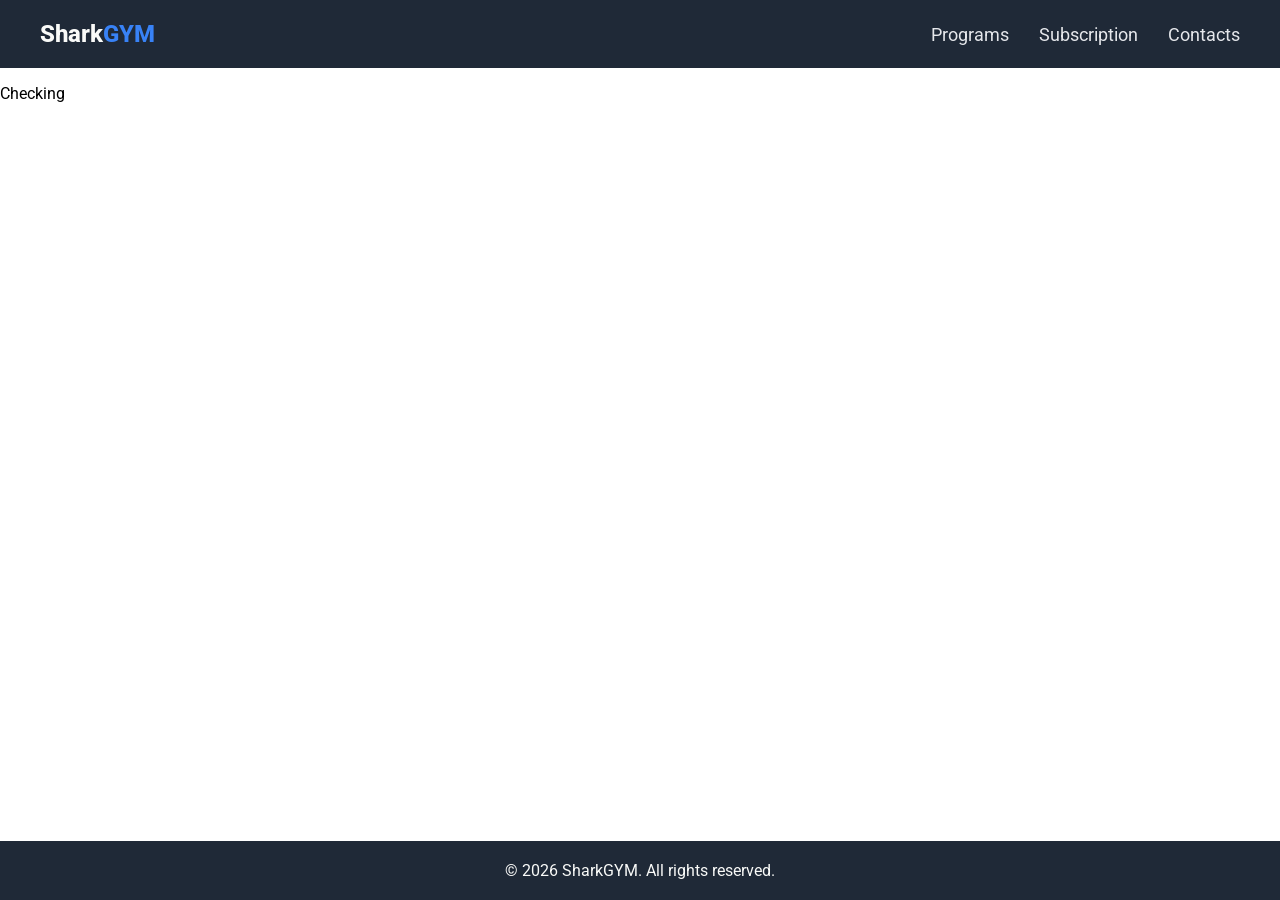
==== Pages/Index.HTML @ 0dcd3b8d "Initial footer and Nav" ====
<!DOCTYPE html>
<html lang="en">
<head>
    <meta charset="UTF-8">
    <meta name="viewport" content="width=device-width, initial-scale=1.0">
    <title>GYM - Home Page</title>
    <link rel="stylesheet" href="../CSS/shared.css">
</head>
<body>
    <header>
        <nav aria-label="Main navigation">
            <a href="index.html" class="logo">
                Shark<span>GYM</span>
            </a>

            <ul>
                <li><a href="programs.html">Programs</a></li>
                <li><a href="subscriptions.HTML">Subscription</a></li>
                <li><a href="Contacts.HTML">Contacts</a></li>
            </ul>
        </nav>
    </header>

    <main>
        <p>Checking</p>
    </main>

    <footer>
        <p>© 2026 SharkGYM. All rights reserved.</p>
    </footer>
</body>

</body>
</html>
---- CSS/shared.css ----
@import url('https://fonts.googleapis.com/css2?family=Roboto:ital,wght@0,300;0,400;0,500;0,700;0,800;1,300&display=swap');

:root {
    --color-dark: #1F2937;
    --color-white: #F9FAF8;
    --color-secondary: #E5E7EB;
    --color-primary: #3882F6;

    --font-family: 'Roboto', sans-serif;

    --font-hero: 48px;
    --font-section-title: 36px;
    --font-logo: 24px;
    --font-body: 18px;
}

/* General */
body {
    font-family: var(--font-family);
    min-height: 100vh;
    display: flex;
    flex-direction: column;
    margin: 0;
}

/* Header & Navigation */
header {
    background-color: var(--color-dark);
}

header nav {
    display: flex;
    justify-content: space-between;
    align-items: center;
    max-width: 1200px;
    margin: 0 auto;
    padding: 20px 30px;
}

header nav ul {
    display: flex;
    align-items: center;
    gap: 30px;
    list-style: none;
    margin: 0;
    padding: 0;
}

header nav a {
    font-size: 18px;
    font-weight: 400;
    color: var(--color-secondary);
    text-decoration: none;
}

/* Logo */
header nav a.logo {
    font-size: var(--font-logo);
    font-weight: 800;
    color: var(--color-white);
    text-decoration: none;
    flex-shrink: 0;
}

header nav a.logo span {
    color: var(--color-primary);
}

/* Main Content */
main {
    flex: 1;
}

/* Hero */
.hero h1 {
    font-size: var(--font-hero);
    font-weight: 800;
    color: var(--color-white);
}

.hero p {
    font-size: var(--font-body);
    color: var(--color-secondary);
}

/* Information Section */
.information h2 {
    font-size: var(--font-section-title);
    font-weight: 800;
    color: var(--color-dark);
}

/* Quote Section */
.quote p {
    font-size: 36px;
    font-weight: 300;
    font-style: italic;
    color: var(--color-dark);
}

/* Footer */
footer {
    background-color: var(--color-dark);
    color: var(--color-white);
    text-align: center;
    padding: 20px;
}

footer p {
    margin: 0;
}
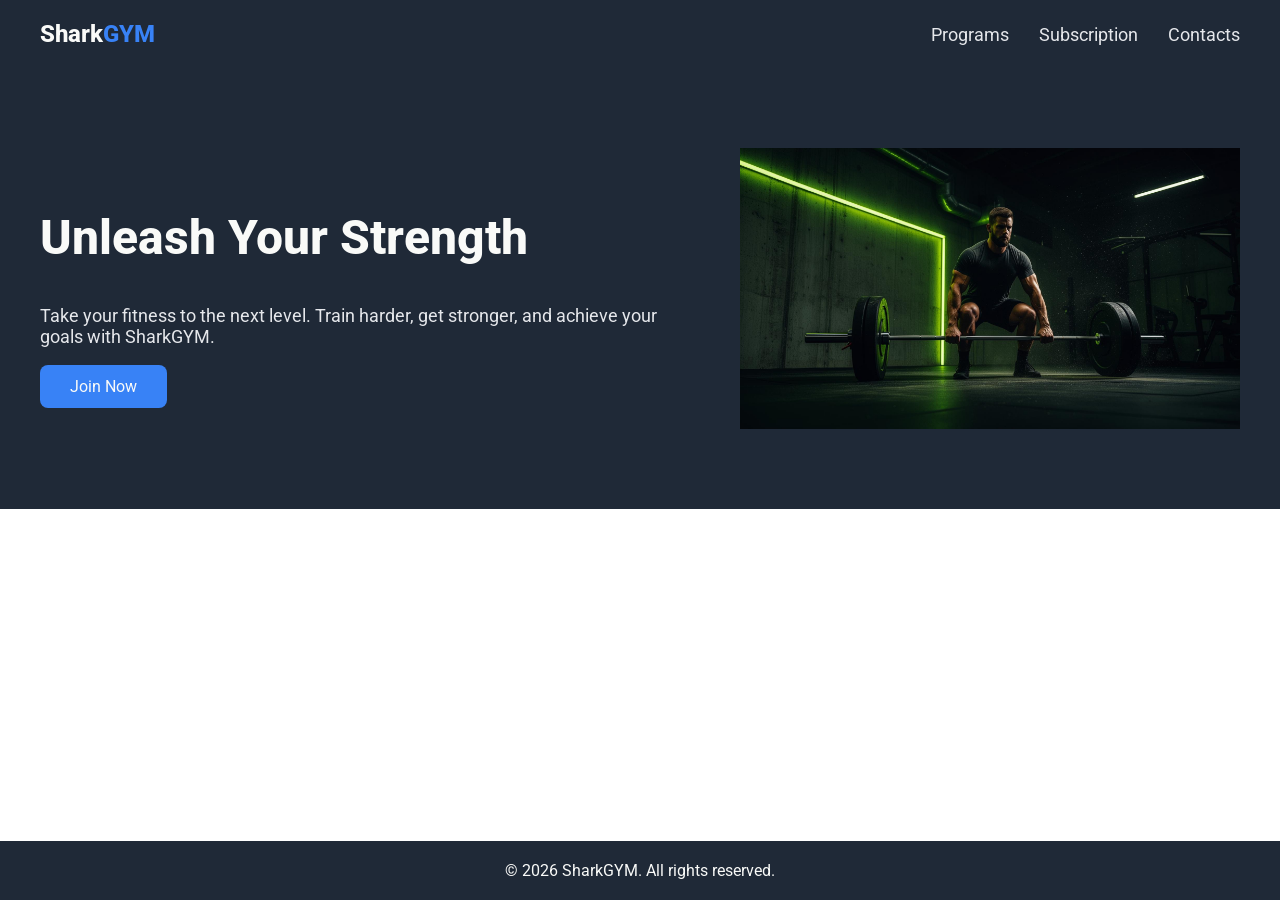
==== commit 3754f573: "Adding burger manu" ====
--- a/Pages/Index.HTML
+++ b/Pages/Index.HTML
@@ -13,6 +13,12 @@
                 Shark<span>GYM</span>
             </a>
 
+            <input type="checkbox" id="menu-toggle">
+
+            <label for="menu-toggle" class="menu-icon">
+                ☰
+            </label>
+
             <ul>
                 <li><a href="programs.html">Programs</a></li>
                 <li><a href="subscriptions.HTML">Subscription</a></li>
@@ -22,7 +28,29 @@
     </header>
 
     <main>
-        <p>Checking</p>
+        <section class="hero">
+            <div>
+                <h1>Unleash Your Strength</h1>
+
+                <p>
+                    Take your fitness to the next level.
+                    Train harder, get stronger, and achieve
+                    your goals with SharkGYM.
+                </p>
+
+                <a href="Subscriptions.HTML">Join Now</a>
+            </div>
+
+            <img
+                src="/Images/Pic2.png"
+                alt="Athletes training at SharkGYM"
+            >
+        </section>
+
+        <section class="">
+
+        </section>
+        
     </main>
 
     <footer>
--- a/CSS/shared.css
+++ b/CSS/shared.css
@@ -67,6 +67,11 @@
     color: var(--color-primary);
 }
 
+#menu-toggle,
+.menu-icon {
+    display: none;
+}
+
 /* Main Content */
 main {
     flex: 1;
@@ -82,6 +87,38 @@
 .hero p {
     font-size: var(--font-body);
     color: var(--color-secondary);
+}
+
+.hero {
+    display: flex;
+    align-items: center;
+    justify-content: space-between;
+    gap: 40px;
+
+    background-color: var(--color-dark);
+    padding: 80px 40px;
+}
+
+.hero > div {
+    flex: 1;
+}
+
+.hero img {
+    flex: 1;
+    width: 45%;
+    min-width: 0;
+    max-width: 500px;
+    height: auto;
+    object-fit: cover;
+}
+
+.hero a {
+    display: inline-block;
+    padding: 12px 30px;
+    background-color: var(--color-primary);
+    color: var(--color-white);
+    text-decoration: none;
+    border-radius: 8px;
 }
 
 /* Information Section */
@@ -110,3 +147,52 @@
 footer p {
     margin: 0;
 }
+
+/* Mobile */
+@media (max-width: 375px) {
+        header nav {
+        flex-wrap: wrap;
+    }
+
+    .menu-icon {
+        display: block;
+        cursor: pointer;
+        color: white;
+    }
+
+    header nav ul {
+        padding: 10px ;
+        display: none;
+        flex-direction: column;
+        width: 100%;
+    }
+
+    #menu-toggle:checked ~ ul {
+        display: flex;
+    }
+
+    section.hero{
+        padding: 0px 20px;
+    }
+    h1{
+        margin-top: 5px;
+    }
+
+    .hero img {
+    width: 100%;
+    max-width: 650px;
+    height: auto;
+    object-fit: cover;
+}
+}
+
+/* Tablet */
+@media (max-width: 768px) {
+        .hero {
+        flex-direction: column;
+    }
+
+    nav {
+        padding: 10px;
+    }
+}
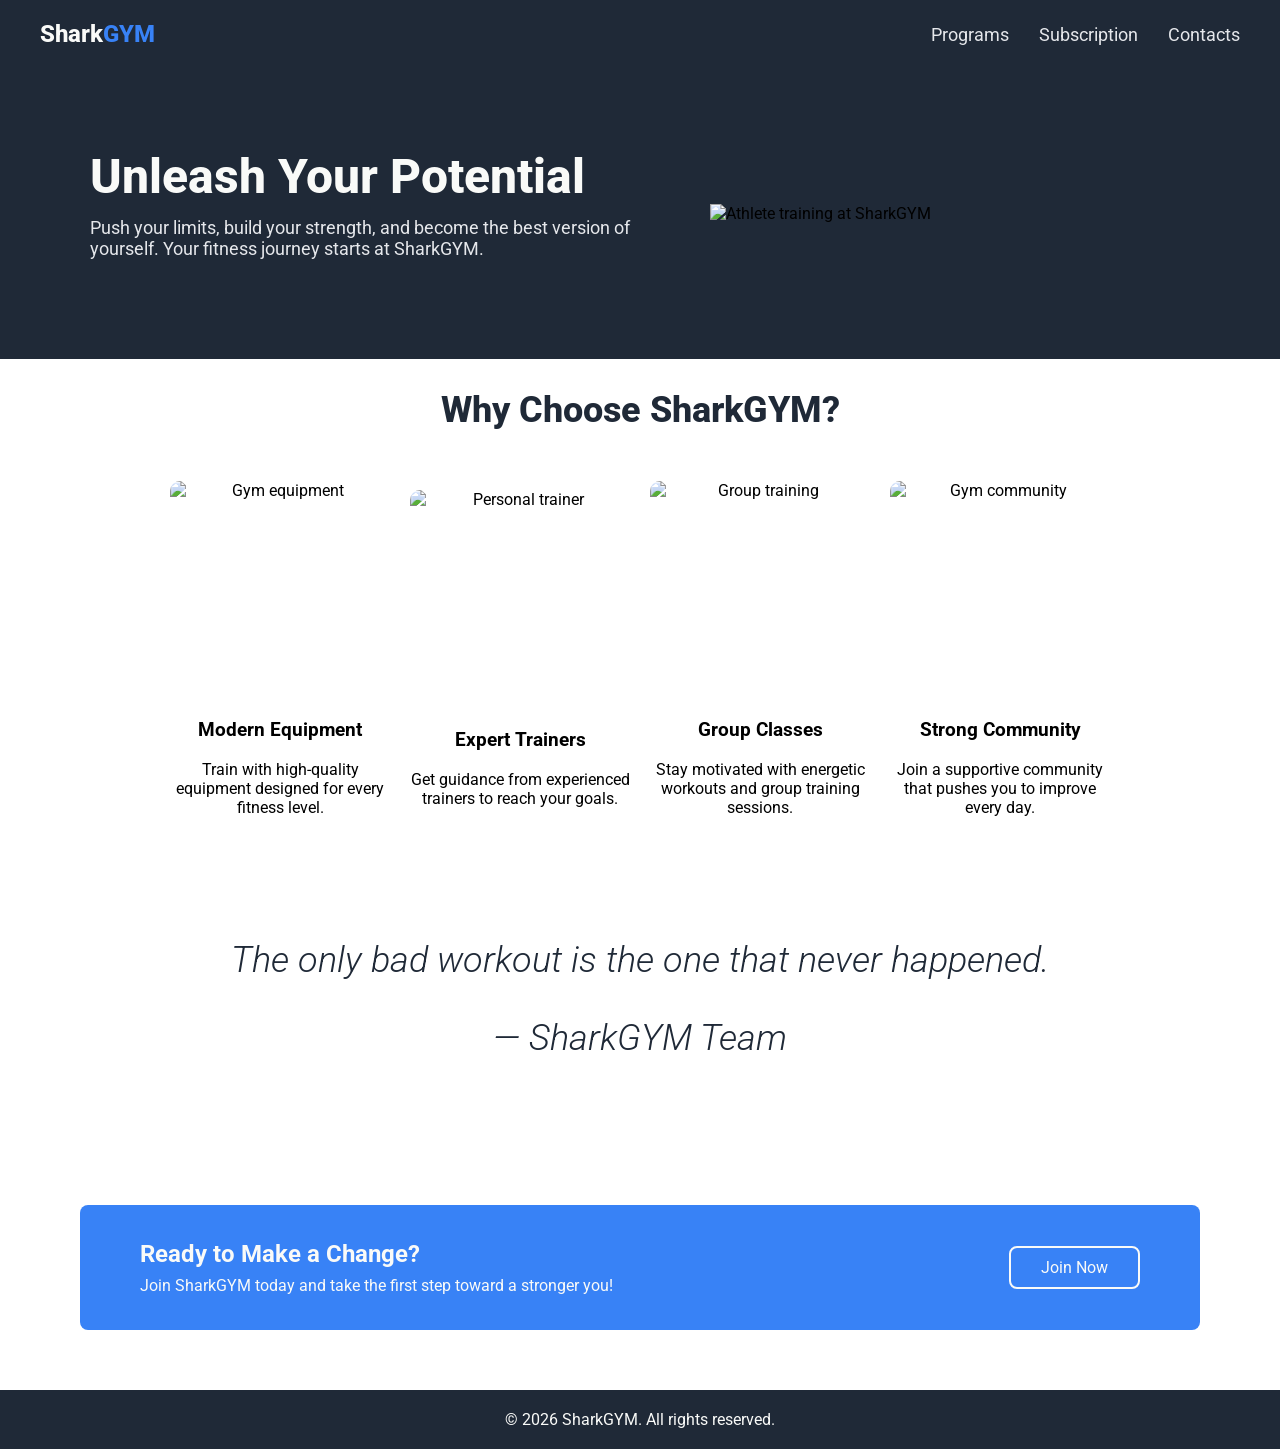
==== commit f2d642fc: "Landing page" ====
--- a/Pages/Index.HTML
+++ b/Pages/Index.HTML
@@ -1,11 +1,15 @@
+
 <!DOCTYPE html>
 <html lang="en">
 <head>
     <meta charset="UTF-8">
     <meta name="viewport" content="width=device-width, initial-scale=1.0">
-    <title>GYM - Home Page</title>
+    <title>SharkGYM - Home Page</title>
+
     <link rel="stylesheet" href="../CSS/shared.css">
+    <link rel="stylesheet" href="../CSS/Index.css">
 </head>
+
 <body>
     <header>
         <nav aria-label="Main navigation">
@@ -28,35 +32,122 @@
     </header>
 
     <main>
-        <section class="hero">
+            <section class="hero">
+                <div class="hero-container">
+                    <div class="hero-content">
+                        <h1>Unleash Your Potential</h1>
+
+                        <p>
+                            Push your limits, build your strength,
+                            and become the best version of yourself.
+                            Your fitness journey starts at SharkGYM.
+                        </p>
+                    </div>
+
+                    <picture>
+                        <source
+                            media="(max-width: 768px)"
+                            srcset="../images/pic2.png"
+                        >
+
+                        <img
+                            src="../images/pic2.png"
+                            alt="Athlete training at SharkGYM"
+                        >
+                    </picture>
+                </div>
+            </section>
+
+        <!-- Information Section -->
+        <section class="information">
+            <h2>Why Choose SharkGYM?</h2>
+
+            <div class="pictures">
+                <figure>
+                    <img
+                        src="../images/pic4.jpeg"
+                        alt="Gym equipment"
+                    >
+                    <figcaption>
+                        <h3>Modern Equipment</h3>
+                        <p>
+                            Train with high-quality equipment
+                            designed for every fitness level.
+                        </p>
+                    </figcaption>
+                </figure>
+
+                <figure>
+                    <img
+                        src="../images/pic3.jpeg"
+                        alt="Personal trainer"
+                    >
+                    <figcaption>
+                        <h3>Expert Trainers</h3>
+                        <p>
+                            Get guidance from experienced trainers
+                            to reach your goals.
+                        </p>
+                    </figcaption>
+                </figure>
+
+                <figure>
+                    <img
+                        src="../images/pic5.jpeg"
+                        alt="Group training"
+                    >
+                    <figcaption>
+                        <h3>Group Classes</h3>
+                        <p>
+                            Stay motivated with energetic workouts
+                            and group training sessions.
+                        </p>
+                    </figcaption>
+                </figure>
+
+                <figure>
+                    <img
+                        src="../images/pic6.jpeg"
+                        alt="Gym community"
+                    >
+                    <figcaption>
+                        <h3>Strong Community</h3>
+                        <p>
+                            Join a supportive community that pushes
+                            you to improve every day.
+                        </p>
+                    </figcaption>
+                </figure>
+            </div>
+        </section>
+
+        <!-- Quote Section -->
+        <section class="quote">
+            <blockquote>
+                <p>
+                    The only bad workout is the one
+                    that never happened.
+                </p>
+            </blockquote>
+            <p>— SharkGYM Team</p>
+        </section>
+
+        <!-- Call to Action Section -->
+        <section class="cta">
             <div>
-                <h1>Unleash Your Strength</h1>
-
+                <h2>Ready to Make a Change?</h2>
                 <p>
-                    Take your fitness to the next level.
-                    Train harder, get stronger, and achieve
-                    your goals with SharkGYM.
+                    Join SharkGYM today and take the first step
+                    toward a stronger you!
                 </p>
-
-                <a href="Subscriptions.HTML">Join Now</a>
             </div>
 
-            <img
-                src="/Images/Pic2.png"
-                alt="Athletes training at SharkGYM"
-            >
+            <a href="subscriptions.HTML">Join Now</a>
         </section>
-
-        <section class="">
-
-        </section>
-        
     </main>
 
     <footer>
         <p>© 2026 SharkGYM. All rights reserved.</p>
     </footer>
 </body>
-
-</body>
-</html>+</html>
--- a/CSS/shared.css
+++ b/CSS/shared.css
@@ -26,6 +26,9 @@
 
 /* Header & Navigation */
 header {
+    position: sticky;
+    top: 0;
+    z-index: 1000;
     background-color: var(--color-dark);
 }
 
@@ -77,42 +80,61 @@
     flex: 1;
 }
 
-/* Hero */
-.hero h1 {
-    font-size: var(--font-hero);
-    font-weight: 800;
-    color: var(--color-white);
-}
-
-.hero p {
-    font-size: var(--font-body);
-    color: var(--color-secondary);
-}
-
 .hero {
+    background-color: var(--color-dark);
+    padding: 80px 30px;
+}
+
+.hero-container {
     display: flex;
     align-items: center;
     justify-content: space-between;
-    gap: 40px;
-
-    background-color: var(--color-dark);
-    padding: 80px 40px;
-}
-
-.hero > div {
+    gap: 50px;
+
+    max-width: 1100px;
+    margin: 0 auto;
+}
+
+.hero-content {
     flex: 1;
-}
-
-.hero img {
-    flex: 1;
-    width: 45%;
     min-width: 0;
-    max-width: 500px;
+}
+
+.hero h1 {
+    font-size: 48px;
+    font-weight: 800;
+    color: var(--color-white);
+    margin: 0 0 12px;
+}
+
+.hero p {
+    font-size: 18px;
+    color: var(--color-secondary);
+    margin: 0 0 20px;
+}
+
+.hero a {
+    display: inline-block;
+    padding: 10px 30px;
+    background-color: var(--color-primary);
+    color: var(--color-white);
+    text-decoration: none;
+    border-radius: 6px;
+}
+
+.hero picture {
+    flex: 0 1 480px;
+    min-width: 0;
+}
+
+.hero picture img {
+    display: block;
+    width: 100%;
     height: auto;
     object-fit: cover;
 }
 
-.hero a {
+section a {
     display: inline-block;
     padding: 12px 30px;
     background-color: var(--color-primary);
@@ -120,12 +142,47 @@
     text-decoration: none;
     border-radius: 8px;
 }
+
+/* Call to Action */
+.cta {
+    display: flex;
+    justify-content: space-between;
+    align-items: center;
+    gap: 30px;
+
+    background-color: var(--color-primary);
+    color: var(--color-white);
+
+    max-width: 1000px;
+    margin: 60px auto;
+    padding: 35px 60px;
+    border-radius: 8px;
+}
+
+.cta h2 {
+    margin: 0 0 8px;
+}
+
+.cta p {
+    margin: 0;
+}
+
+.cta a {
+    color: var(--color-white);
+    text-decoration: none;
+    border: 2px solid var(--color-white);
+    border-radius: 8px;
+    padding: 10px 30px;
+    white-space: nowrap;
+}
+
 
 /* Information Section */
 .information h2 {
     font-size: var(--font-section-title);
     font-weight: 800;
     color: var(--color-dark);
+    text-align: center;
 }
 
 /* Quote Section */
@@ -136,6 +193,15 @@
     color: var(--color-dark);
 }
 
+.quote {
+    text-align: center;
+    padding: 50px 20px;
+}
+
+.quote blockquote {
+    margin: 0;
+}
+
 /* Footer */
 footer {
     background-color: var(--color-dark);
@@ -148,9 +214,65 @@
     margin: 0;
 }
 
-/* Mobile */
-@media (max-width: 375px) {
-        header nav {
+.pictures {
+    display: flex;
+    justify-content: center;
+    flex-wrap: wrap;
+    gap: 60px;
+    padding: 20px;
+}
+
+.pictures figure {
+    width: 220px;
+    flex-shrink: 0;
+    margin: 0;
+    text-align: center;
+}
+
+.pictures figure img {
+    display: block;
+    width: 100%;
+    height: 220px;
+    object-fit: cover;
+    border-radius: 10px;
+}
+
+/* Tablet & Mobile */
+@media (max-width: 768px) {
+
+    /* Hero */
+    .hero-container {
+        flex-direction: column;
+        align-items: stretch;
+        gap: 30px;
+    }
+
+    .hero {
+        padding: 40px 20px;
+    }
+
+    .hero-content {
+        width: 100%;
+        flex: none;
+    }
+
+    .hero picture {
+        width: 100%;
+        flex: none;
+    }
+
+    .hero picture img {
+        width: 100%;
+        height: auto;
+        max-width: 100%;
+    }
+
+    .hero h1 {
+        font-size: 36px;
+    }
+
+    /* Navbar */
+    header nav {
         flex-wrap: wrap;
     }
 
@@ -161,38 +283,25 @@
     }
 
     header nav ul {
-        padding: 10px ;
         display: none;
         flex-direction: column;
         width: 100%;
+        padding: 10px 0;
     }
 
     #menu-toggle:checked ~ ul {
         display: flex;
     }
 
-    section.hero{
-        padding: 0px 20px;
-    }
-    h1{
-        margin-top: 5px;
-    }
-
-    .hero img {
-    width: 100%;
-    max-width: 650px;
-    height: auto;
-    object-fit: cover;
-}
-}
-
-/* Tablet */
-@media (max-width: 768px) {
-        .hero {
+    /* Call to Action */
+    .cta {
         flex-direction: column;
-    }
-
-    nav {
-        padding: 10px;
+        align-items: flex-start;
+        margin: 40px 20px;
+        padding: 25px;
+    }
+
+    .cta a {
+        align-self: center;
     }
 }
--- a/CSS/Index.css
+++ b/CSS/Index.css
@@ -0,0 +1,14 @@
+.pictures {
+    display: flex;
+    justify-content: center;
+    align-items: center;
+    flex-wrap: wrap;
+    gap: 20px;
+}
+
+.pictures img {
+    width: 300px;
+    height: 300px;
+    object-fit: cover;
+    border-radius: 10px;
+}
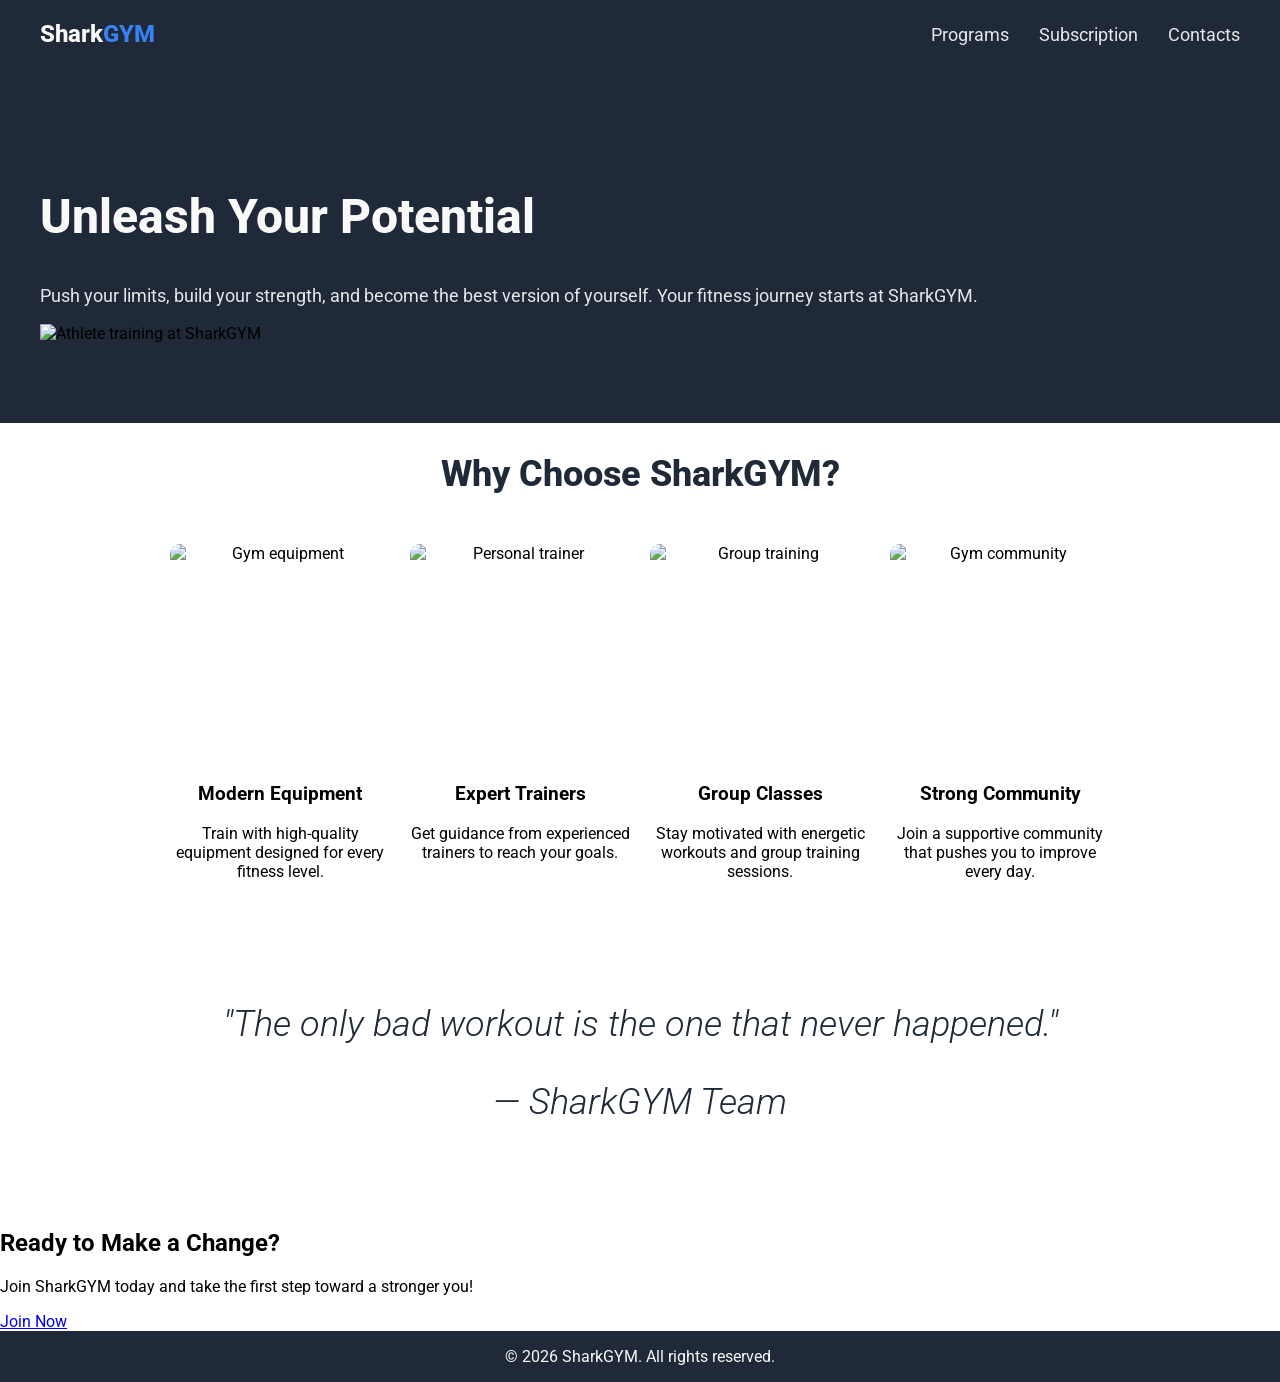
==== commit c5381b0c: "simple update" ====
--- a/Pages/Index.HTML
+++ b/Pages/Index.HTML
@@ -125,8 +125,8 @@
         <section class="quote">
             <blockquote>
                 <p>
-                    The only bad workout is the one
-                    that never happened.
+                    "The only bad workout is the one
+                    that never happened."
                 </p>
             </blockquote>
             <p>— SharkGYM Team</p>
--- a/CSS/shared.css
+++ b/CSS/shared.css
@@ -26,9 +26,6 @@
 
 /* Header & Navigation */
 header {
-    position: sticky;
-    top: 0;
-    z-index: 1000;
     background-color: var(--color-dark);
 }
 
@@ -80,61 +77,42 @@
     flex: 1;
 }
 
+/* Hero */
+.hero h1 {
+    font-size: var(--font-hero);
+    font-weight: 800;
+    color: var(--color-white);
+}
+
+.hero p {
+    font-size: var(--font-body);
+    color: var(--color-secondary);
+}
+
 .hero {
+    display: flex;
+    align-items: center;
+    justify-content: space-between;
+    gap: 40px;
+
     background-color: var(--color-dark);
-    padding: 80px 30px;
-}
-
-.hero-container {
-    display: flex;
-    align-items: center;
-    justify-content: space-between;
-    gap: 50px;
-
-    max-width: 1100px;
-    margin: 0 auto;
-}
-
-.hero-content {
+    padding: 80px 40px;
+}
+
+.hero > div {
     flex: 1;
+}
+
+.hero img {
+    flex: 1;
+    width: 45%;
     min-width: 0;
-}
-
-.hero h1 {
-    font-size: 48px;
-    font-weight: 800;
-    color: var(--color-white);
-    margin: 0 0 12px;
-}
-
-.hero p {
-    font-size: 18px;
-    color: var(--color-secondary);
-    margin: 0 0 20px;
-}
-
-.hero a {
-    display: inline-block;
-    padding: 10px 30px;
-    background-color: var(--color-primary);
-    color: var(--color-white);
-    text-decoration: none;
-    border-radius: 6px;
-}
-
-.hero picture {
-    flex: 0 1 480px;
-    min-width: 0;
-}
-
-.hero picture img {
-    display: block;
-    width: 100%;
+    max-width: 500px;
     height: auto;
     object-fit: cover;
 }
 
-section a {
+.hero a {
     display: inline-block;
     padding: 12px 30px;
     background-color: var(--color-primary);
@@ -143,46 +121,11 @@
     border-radius: 8px;
 }
 
-/* Call to Action */
-.cta {
-    display: flex;
-    justify-content: space-between;
-    align-items: center;
-    gap: 30px;
-
-    background-color: var(--color-primary);
-    color: var(--color-white);
-
-    max-width: 1000px;
-    margin: 60px auto;
-    padding: 35px 60px;
-    border-radius: 8px;
-}
-
-.cta h2 {
-    margin: 0 0 8px;
-}
-
-.cta p {
-    margin: 0;
-}
-
-.cta a {
-    color: var(--color-white);
-    text-decoration: none;
-    border: 2px solid var(--color-white);
-    border-radius: 8px;
-    padding: 10px 30px;
-    white-space: nowrap;
-}
-
-
 /* Information Section */
 .information h2 {
     font-size: var(--font-section-title);
     font-weight: 800;
     color: var(--color-dark);
-    text-align: center;
 }
 
 /* Quote Section */
@@ -193,15 +136,6 @@
     color: var(--color-dark);
 }
 
-.quote {
-    text-align: center;
-    padding: 50px 20px;
-}
-
-.quote blockquote {
-    margin: 0;
-}
-
 /* Footer */
 footer {
     background-color: var(--color-dark);
@@ -214,94 +148,748 @@
     margin: 0;
 }
 
-.pictures {
-    display: flex;
-    justify-content: center;
-    flex-wrap: wrap;
-    gap: 60px;
-    padding: 20px;
-}
-
-.pictures figure {
-    width: 220px;
-    flex-shrink: 0;
-    margin: 0;
-    text-align: center;
-}
-
-.pictures figure img {
+/* Mobile */
+@media (max-width: 375px) {
+        header nav {
+        flex-wrap: wrap;
+    }
+
+    .menu-icon {
+        display: block;
+        cursor: pointer;
+        color: white;
+    }
+
+    header nav ul {
+        padding: 10px ;
+        display: none;
+        flex-direction: column;
+        width: 100%;
+    }
+
+    #menu-toggle:checked ~ ul {
+        display: flex;
+    }
+
+    section.hero{
+        padding: 0px 20px;
+    }
+    h1{
+        margin-top: 5px;
+    }
+
+    .hero img {
+    width: 100%;
+    max-width: 650px;
+    height: auto;
+    object-fit: cover;
+}
+}
+
+/* Tablet */
+@media (max-width: 768px) {
+        .hero {
+        flex-direction: column;
+    }
+
+    nav {
+        padding: 10px;
+    }
+}
+
+
+/* =========================
+   Trainers Page
+========================= */
+
+.trainer-section {
+    padding: 64px 24px;
+    background: var(--color-white);
+}
+
+.trainer-section .section-intro {
+    max-width: 760px;
+    margin: 0 auto 36px;
+    text-align: center;
+}
+
+.trainer-section .eyebrow {
+    margin-bottom: 12px;
+    color: var(--color-primary);
+    font-size: 12px;
+    font-weight: 800;
+    letter-spacing: 1.5px;
+}
+
+.trainer-section .section-intro h2 {
+    margin: 10px 0;
+    color: var(--color-dark);
+    font-size: 36px;
+}
+
+.trainer-section .section-intro > p:last-child {
+    color: #4B5563;
+    font-size: 16px;
+    line-height: 1.6;
+}
+
+.trainer-list {
+    display: flex;
+    justify-content: center;
+    align-items: stretch;
+    gap: 24px;
+    max-width: 1120px;
+    margin: 0 auto;
+}
+
+.trainer-card {
+    display: flex;
+    flex: 1 1 0;
+    flex-direction: column;
+    min-width: 0;
+    overflow: hidden;
+    border-radius: 12px;
+    background: #FFFFFF;
+    box-shadow: 0 5px 18px rgba(31, 41, 55, 0.10);
+    transition: transform 0.2s ease, box-shadow 0.2s ease;
+}
+
+.trainer-card:hover {
+    transform: translateY(-5px);
+    box-shadow: 0 10px 24px rgba(31, 41, 55, 0.15);
+}
+
+.trainer-card img {
     display: block;
     width: 100%;
     height: 220px;
     object-fit: cover;
-    border-radius: 10px;
-}
-
-/* Tablet & Mobile */
+}
+
+.trainer-copy {
+    padding: 24px;
+}
+
+.trainer-speciality {
+    margin: 0 0 10px;
+    color: var(--color-primary);
+    font-size: 11px;
+    font-weight: 800;
+    letter-spacing: 1px;
+}
+
+.trainer-copy h3 {
+    margin: 0 0 12px;
+    color: var(--color-dark);
+    font-size: 24px;
+}
+
+.trainer-copy > p:last-child {
+    margin: 0;
+    color: #4B5563;
+    font-size: 15px;
+    line-height: 1.7;
+}
+
+.trainer-placeholder {
+    display: flex;
+    min-height: 220px;
+    align-items: center;
+    justify-content: center;
+    background: var(--color-dark);
+    color: var(--color-primary);
+    font-size: 64px;
+    font-weight: 800;
+}
+
+.content-note {
+    max-width: 1120px;
+    margin: 20px auto 0;
+    color: #6B7280;
+    font-size: 12px;
+    text-align: center;
+}
+
+/* Tablet */
 @media (max-width: 768px) {
-
-    /* Hero */
-    .hero-container {
+    .trainer-section {
+        padding: 48px 20px;
+    }
+
+    .trainer-section .section-intro h2 {
+        font-size: 30px;
+    }
+
+    .trainer-list {
+        flex-wrap: wrap;
+        gap: 20px;
+    }
+
+    .trainer-card {
+        flex: 1 1 40%;
+    }
+
+    .trainer-card img,
+    .trainer-placeholder {
+        height: 190px;
+        min-height: 190px;
+    }
+}
+
+/* Mobile */
+@media (max-width: 375px) {
+    .trainer-section {
+        padding: 36px 16px;
+    }
+
+    .trainer-section .section-intro h2 {
+        font-size: 26px;
+    }
+
+    .trainer-list {
         flex-direction: column;
-        align-items: stretch;
-        gap: 30px;
-    }
-
-    .hero {
-        padding: 40px 20px;
-    }
-
-    .hero-content {
+    }
+
+    .trainer-card {
+        flex: 1 1 auto;
         width: 100%;
-        flex: none;
-    }
-
-    .hero picture {
+    }
+
+    .trainer-card img,
+    .trainer-placeholder {
+        height: 190px;
+        min-height: 190px;
+    }
+
+    .trainer-copy {
+        padding: 20px;
+    }
+}
+
+/* Center the Trainers page hero text */
+.plans-hero {
+    display: flex;
+    flex-direction: column;
+    align-items: center;
+    justify-content: center;
+    text-align: center;
+    padding: 64px 24px;
+}
+
+.plans-hero h1,
+.plans-hero p {
+    max-width: 800px;
+    margin-left: auto;
+    margin-right: auto;
+}
+
+.trainer-section .section-intro {
+    text-align: center;
+    margin-left: auto;
+    margin-right: auto;
+}
+
+.trainer-section .section-intro h2,
+.trainer-section .section-intro p {
+    margin-left: auto;
+    margin-right: auto;
+}
+
+
+/* =====================================
+   SHARKGYM THEME: SUBSCRIPTIONS
+   Navy + Blue + White
+===================================== */
+
+.subscriptions-hero {
+    display: flex;
+    flex-direction: column;
+    align-items: center;
+    justify-content: center;
+    padding: 70px 24px;
+    background: var(--color-dark);
+    color: var(--color-white);
+    text-align: center;
+    border-bottom: 5px solid var(--color-primary);
+}
+
+.subscriptions-hero .subscription-eyebrow {
+    color: var(--color-primary);
+    font-weight: 800;
+    letter-spacing: 2px;
+}
+
+.subscriptions-hero h1 {
+    margin: 10px 0 18px;
+    color: var(--color-white);
+    font-size: 44px;
+    line-height: 1.2;
+}
+
+.subscriptions-hero > p:not(.subscription-eyebrow) {
+    max-width: 650px;
+    margin: 0 auto 28px;
+    color: var(--color-secondary);
+    font-size: 18px;
+    line-height: 1.7;
+}
+
+.subscription-cta,
+.subscription-button {
+    display: inline-block;
+    padding: 12px 24px;
+    border: 2px solid var(--color-primary);
+    border-radius: 6px;
+    background: var(--color-primary);
+    color: #FFFFFF;
+    font-weight: 700;
+    text-align: center;
+    text-decoration: none;
+    transition: background 0.25s ease, transform 0.25s ease;
+}
+
+.subscription-cta:hover,
+.subscription-button:hover {
+    background: transparent;
+    color: var(--color-primary);
+    transform: translateY(-2px);
+}
+
+.subscription-plans {
+    padding: 64px 24px;
+    background: #F3F6FA;
+}
+
+.subscription-intro {
+    max-width: 760px;
+    margin: 0 auto 40px;
+    text-align: center;
+}
+
+.subscription-intro .subscription-eyebrow {
+    color: var(--color-primary);
+    font-weight: 800;
+    letter-spacing: 1.5px;
+}
+
+.subscription-intro h2 {
+    margin: 10px 0;
+    color: var(--color-dark);
+    font-size: 36px;
+}
+
+.subscription-intro > p:last-child {
+    color: #566174;
+    line-height: 1.7;
+}
+
+.subscription-cards {
+    display: flex;
+    align-items: stretch;
+    justify-content: center;
+    gap: 24px;
+    max-width: 1120px;
+    margin: 0 auto;
+}
+
+.subscription-card {
+    display: flex;
+    flex: 1 1 0;
+    flex-direction: column;
+    min-width: 0;
+    padding: 30px 24px;
+    border: 1px solid #DCE3EC;
+    border-top: 5px solid var(--color-dark);
+    border-radius: 12px;
+    background: #FFFFFF;
+    box-shadow: 0 6px 20px rgba(31, 41, 55, 0.08);
+    transition: transform 0.25s ease, box-shadow 0.25s ease;
+}
+
+.subscription-card:hover {
+    transform: translateY(-5px);
+    box-shadow: 0 12px 26px rgba(31, 41, 55, 0.14);
+}
+
+.subscription-card h3 {
+    margin: 0 0 12px;
+    color: var(--color-dark);
+    font-size: 26px;
+    text-align: center;
+}
+
+.subscription-description {
+    color: #566174;
+    text-align: center;
+    line-height: 1.6;
+}
+
+.subscription-price {
+    margin: 24px 0;
+    color: var(--color-primary);
+    font-size: 38px;
+    font-weight: 800;
+    text-align: center;
+}
+
+.subscription-price span {
+    color: #697386;
+    font-size: 14px;
+    font-weight: 400;
+}
+
+.subscription-card ul {
+    display: flex;
+    flex: 1;
+    flex-direction: column;
+    gap: 14px;
+    margin: 0 0 28px;
+    padding-left: 22px;
+    color: #374151;
+    line-height: 1.5;
+}
+
+.subscription-card li::marker {
+    color: var(--color-primary);
+}
+
+.subscription-button {
+    display: block;
+    margin-top: auto;
+}
+
+.subscription-featured {
+    border: 2px solid var(--color-primary);
+    border-top: 5px solid var(--color-primary);
+    background: #F8FBFF;
+}
+
+.subscription-popular {
+    align-self: center;
+    margin: -30px 0 24px;
+    padding: 8px 16px;
+    border-radius: 0 0 8px 8px;
+    background: var(--color-primary);
+    color: #FFFFFF;
+    font-size: 11px;
+    font-weight: 800;
+    letter-spacing: 1px;
+}
+
+.subscription-note {
+    margin: 22px auto 0;
+    color: #697386;
+    font-size: 12px;
+    text-align: center;
+}
+
+/* Bottom call-to-action */
+.subscription-bottom {
+    display: flex;
+    flex-direction: column;
+    align-items: center;
+    justify-content: center;
+    padding: 54px 24px;
+    background: var(--color-dark);
+    color: var(--color-white);
+    text-align: center;
+}
+
+.subscription-bottom h2 {
+    margin: 0 0 14px;
+    color: var(--color-white);
+    font-size: 30px;
+}
+
+.subscription-bottom p {
+    max-width: 620px;
+    margin: 0 auto 24px;
+    color: var(--color-secondary);
+    line-height: 1.7;
+}
+
+/* =====================================
+   TRAINERS PAGE BOTTOM SECTION
+===================================== */
+
+.membership-cta {
+    display: flex;
+    flex-direction: column;
+    align-items: center;
+    justify-content: center;
+    gap: 18px;
+    padding: 54px 24px;
+    background: var(--color-dark);
+    color: var(--color-white);
+    text-align: center;
+    border-top: 5px solid var(--color-primary);
+}
+
+.membership-cta > div {
+    max-width: 700px;
+}
+
+.membership-cta .eyebrow {
+    color: var(--color-primary);
+    font-weight: 800;
+    letter-spacing: 1.5px;
+}
+
+.membership-cta h2 {
+    margin: 10px 0 14px;
+    color: var(--color-white);
+    font-size: 30px;
+}
+
+.membership-cta p:not(.eyebrow) {
+    color: var(--color-secondary);
+    line-height: 1.7;
+}
+
+.membership-cta .primary-button {
+    align-self: center;
+    border: 2px solid var(--color-primary);
+    border-radius: 6px;
+    background: var(--color-primary);
+    color: #FFFFFF;
+    text-decoration: none;
+    transition: background 0.25s ease;
+}
+
+.membership-cta .primary-button:hover {
+    background: transparent;
+    color: var(--color-primary);
+}
+
+/* Shared footer */
+footer {
+    display: flex;
+    align-items: center;
+    justify-content: center;
+    padding: 18px 20px;
+    background: var(--color-dark);
+    color: var(--color-white);
+    text-align: center;
+}
+
+footer p {
+    margin: 0;
+}
+
+/* Tablet */
+@media (max-width: 768px) {
+    .subscriptions-hero {
+        padding: 52px 20px;
+    }
+
+    .subscriptions-hero h1 {
+        font-size: 36px;
+    }
+
+    .subscription-plans {
+        padding: 46px 20px;
+    }
+
+    .subscription-intro h2 {
+        font-size: 30px;
+    }
+
+    .subscription-cards {
+        flex-wrap: wrap;
+        gap: 18px;
+    }
+
+    .subscription-card {
+        flex: 1 1 40%;
+    }
+}
+
+/* Mobile */
+@media (max-width: 375px) {
+    .subscriptions-hero {
+        padding: 40px 16px;
+    }
+
+    .subscriptions-hero h1 {
+        font-size: 30px;
+    }
+
+    .subscription-plans {
+        padding: 36px 16px;
+    }
+
+    .subscription-cards {
+        flex-direction: column;
+    }
+
+    .subscription-card {
+        flex: 1 1 auto;
         width: 100%;
-        flex: none;
-    }
-
-    .hero picture img {
+        box-sizing: border-box;
+    }
+
+    .membership-cta,
+    .subscription-bottom {
+        padding: 38px 16px;
+    }
+}
+
+/* =========================
+   TRAINERS FOOTER SECTION
+========================= */
+
+.trainer-section .content-note {
+    margin: 20px auto 0;
+    text-align: center;
+}
+
+.membership-cta {
+    display: flex;
+    flex-direction: column;
+    align-items: center;
+    justify-content: center;
+    gap: 16px;
+    padding: 48px 24px;
+    text-align: center;
+}
+
+.membership-cta > div {
+    max-width: 700px;
+}
+
+.membership-cta h2,
+.membership-cta p {
+    margin-left: auto;
+    margin-right: auto;
+}
+
+.membership-cta .primary-button {
+    align-self: center;
+}
+
+/* Shared footer content */
+footer {
+    display: flex;
+    align-items: center;
+    justify-content: center;
+    padding: 16px 20px;
+    text-align: center;
+}
+
+footer p {
+    margin: 0;
+}
+
+/* Tablet */
+@media (max-width: 768px) {
+    .subscription-cards {
+        flex-wrap: wrap;
+    }
+
+    .subscription-card {
+        flex: 1 1 40%;
+    }
+}
+
+/* Mobile */
+@media (max-width: 375px) {
+    .subscriptions-hero,
+    .subscription-plans {
+        padding: 36px 16px;
+    }
+
+    .subscription-cards {
+        flex-direction: column;
+    }
+
+    .subscription-card {
+        flex: 1 1 auto;
         width: 100%;
-        height: auto;
-        max-width: 100%;
-    }
-
-    .hero h1 {
+        box-sizing: border-box;
+    }
+
+    .membership-cta {
+        padding: 36px 16px;
+    }
+}
+
+/* Fix Subscriptions hero section */
+.subscriptions-hero {
+    display: flex;
+    flex-direction: column;
+    align-items: center;
+    justify-content: center;
+    width: 100%;
+    box-sizing: border-box;
+    padding: 65px 24px;
+    background: var(--color-dark);
+    color: var(--color-white);
+    text-align: center;
+}
+
+.subscriptions-hero .subscription-eyebrow {
+    margin: 0 0 14px;
+    color: var(--color-primary);
+    font-size: 14px;
+    font-weight: 800;
+    letter-spacing: 2px;
+}
+
+.subscriptions-hero h1 {
+    margin: 0 auto 18px;
+    color: #FFFFFF;
+    font-size: 44px;
+    line-height: 1.2;
+}
+
+.subscriptions-hero > p:not(.subscription-eyebrow) {
+    max-width: 650px;
+    margin: 0 auto 28px;
+    color: #E5E7EB;
+    font-size: 18px;
+    line-height: 1.7;
+}
+
+.subscriptions-hero .subscription-cta {
+    display: inline-block;
+    align-self: center;
+    margin: 0 auto;
+    padding: 13px 26px;
+    border: 2px solid var(--color-primary);
+    border-radius: 6px;
+    background: var(--color-primary);
+    color: #FFFFFF;
+    font-weight: 700;
+    text-decoration: none;
+    text-align: center;
+}
+
+.subscriptions-hero .subscription-cta:hover {
+    background: transparent;
+    color: #FFFFFF;
+}
+
+/* Responsive heading */
+@media (max-width: 768px) {
+    .subscriptions-hero {
+        padding: 50px 20px;
+    }
+
+    .subscriptions-hero h1 {
         font-size: 36px;
     }
-
-    /* Navbar */
-    header nav {
-        flex-wrap: wrap;
-    }
-
-    .menu-icon {
-        display: block;
-        cursor: pointer;
-        color: white;
-    }
-
-    header nav ul {
-        display: none;
-        flex-direction: column;
-        width: 100%;
-        padding: 10px 0;
-    }
-
-    #menu-toggle:checked ~ ul {
-        display: flex;
-    }
-
-    /* Call to Action */
-    .cta {
-        flex-direction: column;
-        align-items: flex-start;
-        margin: 40px 20px;
-        padding: 25px;
-    }
-
-    .cta a {
-        align-self: center;
-    }
-}+}
+
+@media (max-width: 375px) {
+    .subscriptions-hero {
+        padding: 40px 16px;
+    }
+
+    .subscriptions-hero h1 {
+        font-size: 30px;
+    }
+
+    .subscriptions-hero > p:not(.subscription-eyebrow) {
+        font-size: 16px;
+    }
+}
--- a/CSS/Index.css
+++ b/CSS/Index.css
@@ -1,14 +1,73 @@
+/* Homepage information, quote and images. */
+.hero picture {
+    flex: 0 1 480px;
+    min-width: 0;
+}
+
+.hero picture img {
+    display: block;
+    width: 100%;
+    height: auto;
+    object-fit: cover;
+}
+
+.information h2 {
+    font-size: var(--font-section-title);
+    font-weight: 800;
+    color: var(--color-dark);
+    text-align: center;
+}
+
+.quote p {
+    font-size: 36px;
+    font-weight: 300;
+    font-style: italic;
+    color: var(--color-dark);
+}
+
+.quote {
+    text-align: center;
+    padding: 50px 20px;
+}
+
+.quote blockquote {
+    margin: 0;
+}
+
 .pictures {
     display: flex;
     justify-content: center;
-    align-items: center;
+    align-items: flex-start;
     flex-wrap: wrap;
     gap: 20px;
+    padding: 20px;
 }
 
-.pictures img {
-    width: 300px;
-    height: 300px;
+.pictures figure {
+    width: 220px;
+    max-width: 100%;
+    flex-shrink: 0;
+    margin: 0;
+    text-align: center;
+}
+
+.pictures figure img {
+    display: block;
+    width: 100%;
+    height: 220px;
     object-fit: cover;
     border-radius: 10px;
-}+}
+
+@media (max-width: 768px) {
+    .hero picture {
+        width: 100%;
+        flex: none;
+    }
+
+    .hero picture img {
+        width: 100%;
+        height: auto;
+        max-width: 100%;
+    }
+}
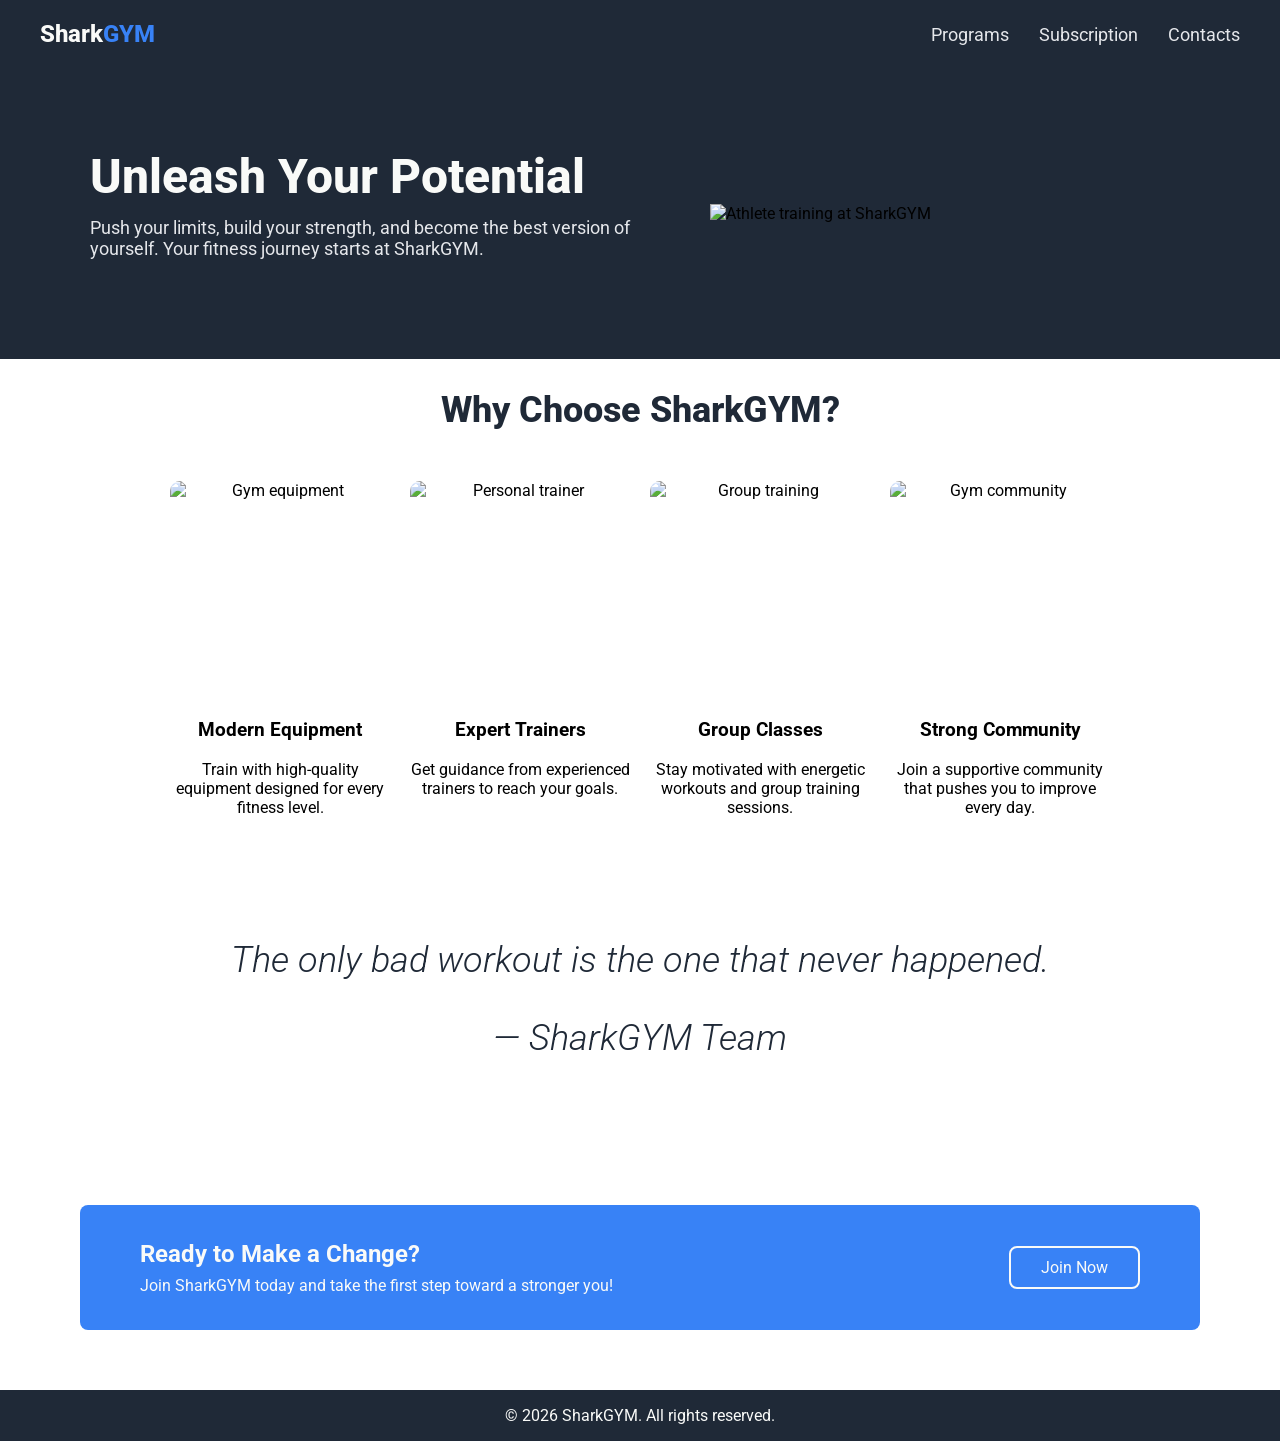
==== commit 0b45e73c: "Merge branch 'main' into First-branch" ====
--- a/Pages/Index.HTML
+++ b/Pages/Index.HTML
@@ -125,8 +125,8 @@
         <section class="quote">
             <blockquote>
                 <p>
-                    "The only bad workout is the one
-                    that never happened."
+                    The only bad workout is the one
+                    that never happened.
                 </p>
             </blockquote>
             <p>— SharkGYM Team</p>
--- a/CSS/shared.css
+++ b/CSS/shared.css
@@ -1,4 +1,4 @@
-
+/* Shared design tokens, typography, navigation, footer and reusable sections. */
 @import url('https://fonts.googleapis.com/css2?family=Roboto:ital,wght@0,300;0,400;0,500;0,700;0,800;1,300&display=swap');
 
 :root {
@@ -15,7 +15,6 @@
     --font-body: 18px;
 }
 
-/* General */
 body {
     font-family: var(--font-family);
     min-height: 100vh;
@@ -24,8 +23,10 @@
     margin: 0;
 }
 
-/* Header & Navigation */
 header {
+    position: sticky;
+    top: 0;
+    z-index: 1000;
     background-color: var(--color-dark);
 }
 
@@ -54,7 +55,6 @@
     text-decoration: none;
 }
 
-/* Logo */
 header nav a.logo {
     font-size: var(--font-logo);
     font-weight: 800;
@@ -72,47 +72,53 @@
     display: none;
 }
 
-/* Main Content */
 main {
     flex: 1;
 }
 
-/* Hero */
+.hero {
+    background-color: var(--color-dark);
+    padding: 80px 30px;
+}
+
+.hero-container {
+    display: flex;
+    align-items: center;
+    justify-content: space-between;
+    gap: 50px;
+
+    max-width: 1100px;
+    margin: 0 auto;
+}
+
+.hero-content {
+    flex: 1;
+    min-width: 0;
+}
+
 .hero h1 {
-    font-size: var(--font-hero);
-    font-weight: 800;
-    color: var(--color-white);
+    font-size: 48px;
+    font-weight: 800;
+    color: var(--color-white);
+    margin: 0 0 12px;
 }
 
 .hero p {
-    font-size: var(--font-body);
+    font-size: 18px;
     color: var(--color-secondary);
-}
-
-.hero {
-    display: flex;
-    align-items: center;
-    justify-content: space-between;
-    gap: 40px;
-
-    background-color: var(--color-dark);
-    padding: 80px 40px;
-}
-
-.hero > div {
-    flex: 1;
-}
-
-.hero img {
-    flex: 1;
-    width: 45%;
-    min-width: 0;
-    max-width: 500px;
-    height: auto;
-    object-fit: cover;
+    margin: 0 0 20px;
 }
 
 .hero a {
+    display: inline-block;
+    padding: 10px 30px;
+    background-color: var(--color-primary);
+    color: var(--color-white);
+    text-decoration: none;
+    border-radius: 6px;
+}
+
+section a {
     display: inline-block;
     padding: 12px 30px;
     background-color: var(--color-primary);
@@ -121,22 +127,38 @@
     border-radius: 8px;
 }
 
-/* Information Section */
-.information h2 {
-    font-size: var(--font-section-title);
-    font-weight: 800;
-    color: var(--color-dark);
-}
-
-/* Quote Section */
-.quote p {
-    font-size: 36px;
-    font-weight: 300;
-    font-style: italic;
-    color: var(--color-dark);
-}
-
-/* Footer */
+.cta {
+    display: flex;
+    justify-content: space-between;
+    align-items: center;
+    gap: 30px;
+
+    background-color: var(--color-primary);
+    color: var(--color-white);
+
+    max-width: 1000px;
+    margin: 60px auto;
+    padding: 35px 60px;
+    border-radius: 8px;
+}
+
+.cta h2 {
+    margin: 0 0 8px;
+}
+
+.cta p {
+    margin: 0;
+}
+
+.cta a {
+    color: var(--color-white);
+    text-decoration: none;
+    border: 2px solid var(--color-white);
+    border-radius: 8px;
+    padding: 10px 30px;
+    white-space: nowrap;
+}
+
 footer {
     background-color: var(--color-dark);
     color: var(--color-white);
@@ -148,9 +170,27 @@
     margin: 0;
 }
 
-/* Mobile */
-@media (max-width: 375px) {
-        header nav {
+@media (max-width: 768px) {
+    .hero-container {
+        flex-direction: column;
+        align-items: stretch;
+        gap: 30px;
+    }
+
+    .hero {
+        padding: 40px 20px;
+    }
+
+    .hero-content {
+        width: 100%;
+        flex: none;
+    }
+
+    .hero h1 {
+        font-size: 36px;
+    }
+
+    header nav {
         flex-wrap: wrap;
     }
 
@@ -161,46 +201,92 @@
     }
 
     header nav ul {
-        padding: 10px ;
         display: none;
         flex-direction: column;
         width: 100%;
+        padding: 10px 0;
     }
 
     #menu-toggle:checked ~ ul {
         display: flex;
     }
 
-    section.hero{
-        padding: 0px 20px;
-    }
-    h1{
-        margin-top: 5px;
-    }
-
-    .hero img {
-    width: 100%;
-    max-width: 650px;
-    height: auto;
-    object-fit: cover;
-}
-}
-
-/* Tablet */
+    .cta {
+        flex-direction: column;
+        align-items: flex-start;
+        margin: 40px 20px;
+        padding: 25px;
+    }
+
+    .cta a {
+        align-self: center;
+    }
+}
+
+/* Common content-page styles and keyboard navigation. */
+body.content-page {
+    color: var(--color-dark);
+    background-color: var(--color-white);
+}
+
+.content-page main {
+    font-size: var(--font-body);
+    line-height: 1.6;
+}
+
+header a[aria-current="page"] {
+    text-decoration: underline;
+    text-underline-offset: 6px;
+}
+
+a:focus-visible,
+input:focus-visible,
+textarea:focus-visible {
+    outline: 3px solid var(--color-primary);
+    outline-offset: 4px;
+}
+
+.content-page .hero-content p {
+    max-width: 760px;
+    margin-bottom: 0;
+}
+
+.content-page .hero h1 {
+    line-height: 1.15;
+}
+
+.content-section {
+    max-width: 1100px;
+    margin: 60px auto;
+    padding: 0 30px;
+}
+
+.content-section h2 {
+    font-size: var(--font-section-title);
+    line-height: 1.2;
+    font-weight: 800;
+    margin: 0 0 30px;
+}
+
 @media (max-width: 768px) {
-        .hero {
-        flex-direction: column;
-    }
-
-    nav {
-        padding: 10px;
+    #menu-toggle {
+        display: block;
+        position: absolute;
+        width: 1px;
+        height: 1px;
+        overflow: hidden;
+        clip-path: inset(50%);
+    }
+
+    #menu-toggle:focus-visible + .menu-icon {
+        outline: 3px solid var(--color-primary);
+        outline-offset: 4px;
     }
 }
 
 
 /* =========================
    Trainers Page
-========================= */
 
 .trainer-section {
     padding: 64px 24px;
@@ -399,7 +485,6 @@
 /* =====================================
    SHARKGYM THEME: SUBSCRIPTIONS
    Navy + Blue + White
-===================================== */
 
 .subscriptions-hero {
     display: flex;
@@ -610,7 +695,6 @@
 
 /* =====================================
    TRAINERS PAGE BOTTOM SECTION
-===================================== */
 
 .membership-cta {
     display: flex;
@@ -736,7 +820,6 @@
 
 /* =========================
    TRAINERS FOOTER SECTION
-========================= */
 
 .trainer-section .content-note {
     margin: 20px auto 0;
@@ -891,5 +974,14 @@
 
     .subscriptions-hero > p:not(.subscription-eyebrow) {
         font-size: 16px;
-    }
-}
+
+    .menu-icon {
+        font-size: 24px;
+        padding: 8px;
+    }
+
+    .content-section {
+        margin: 40px auto;
+        padding: 0 20px;
+    }
+}
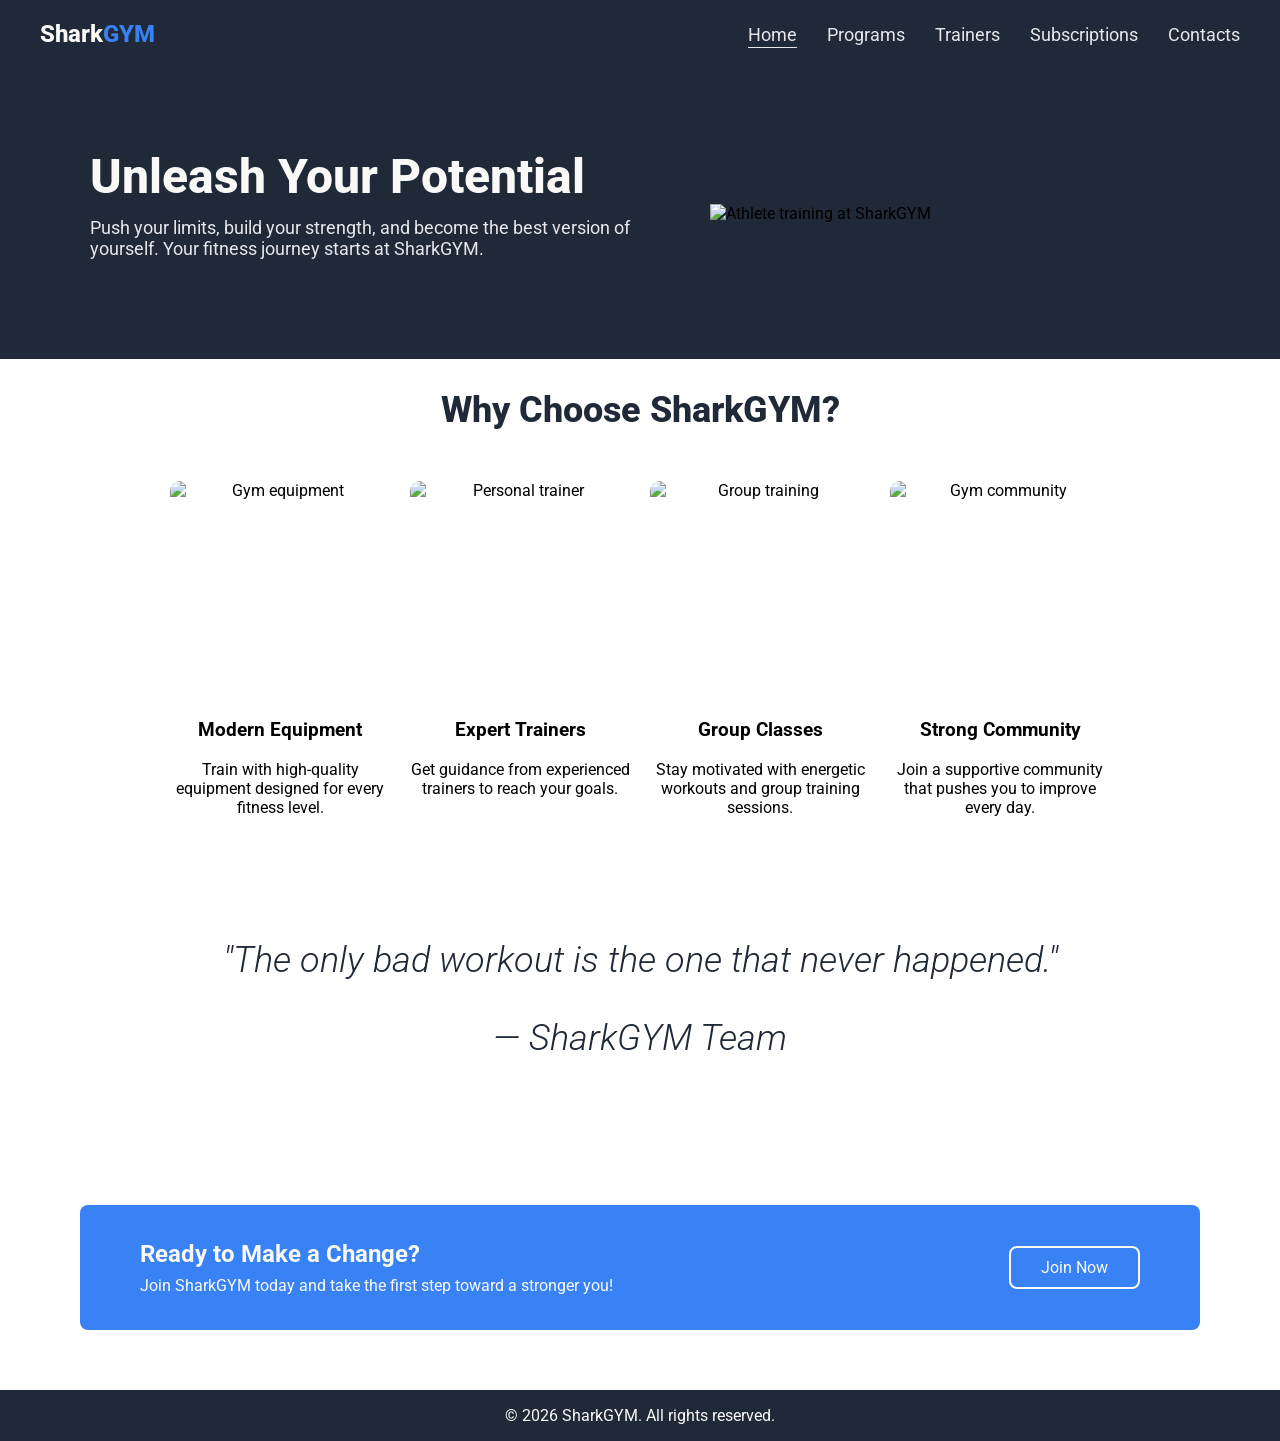
==== commit eb529486: "Merging and fix bugs" ====
--- a/Pages/Index.HTML
+++ b/Pages/Index.HTML
@@ -13,19 +13,14 @@
 <body>
     <header>
         <nav aria-label="Main navigation">
-            <a href="index.html" class="logo">
-                Shark<span>GYM</span>
-            </a>
-
-            <input type="checkbox" id="menu-toggle">
-
-            <label for="menu-toggle" class="menu-icon">
-                ☰
-            </label>
-
-            <ul>
-                <li><a href="programs.html">Programs</a></li>
-                <li><a href="subscriptions.HTML">Subscription</a></li>
+            <a href="Index.HTML" class="logo">Shark<span>GYM</span></a>
+            <input type="checkbox" id="menu-toggle" aria-label="Toggle navigation menu" aria-controls="main-menu">
+            <label for="menu-toggle" class="menu-icon">&#9776;</label>
+            <ul id="main-menu">
+                <li><a href="Index.HTML" aria-current="page">Home</a></li>
+                <li><a href="Programs.HTML">Programs</a></li>
+                <li><a href="Trainers.html">Trainers</a></li>
+                <li><a href="Subscriptions.HTML">Subscriptions</a></li>
                 <li><a href="Contacts.HTML">Contacts</a></li>
             </ul>
         </nav>
@@ -125,8 +120,8 @@
         <section class="quote">
             <blockquote>
                 <p>
-                    The only bad workout is the one
-                    that never happened.
+                    "The only bad workout is the one
+                    that never happened."
                 </p>
             </blockquote>
             <p>— SharkGYM Team</p>
--- a/CSS/Index.css
+++ b/CSS/Index.css
@@ -59,6 +59,13 @@
     border-radius: 10px;
 }
 
+@media (min-width: 376px) and (max-width: 768px) {
+    .pictures figure {
+        flex: 1 1 220px;
+        min-width: 0;
+    }
+}
+
 @media (max-width: 768px) {
     .hero picture {
         width: 100%;
